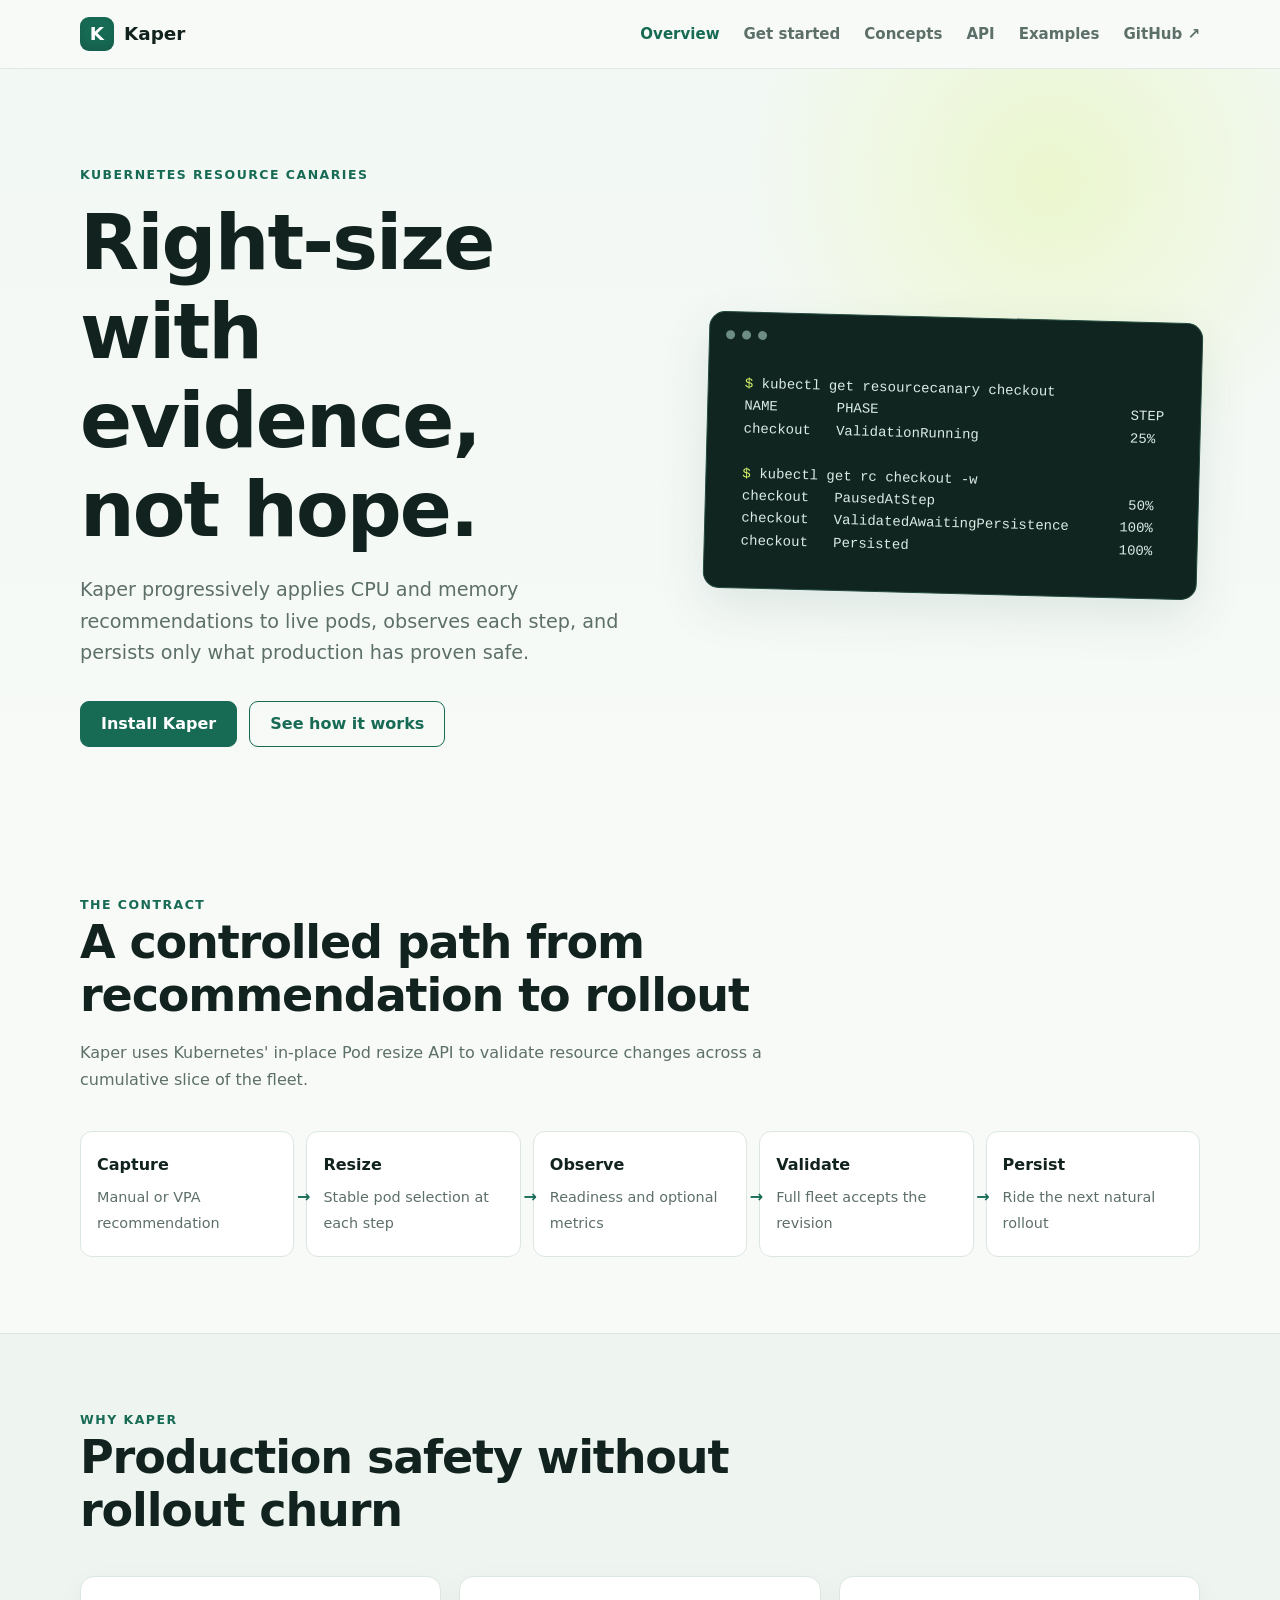
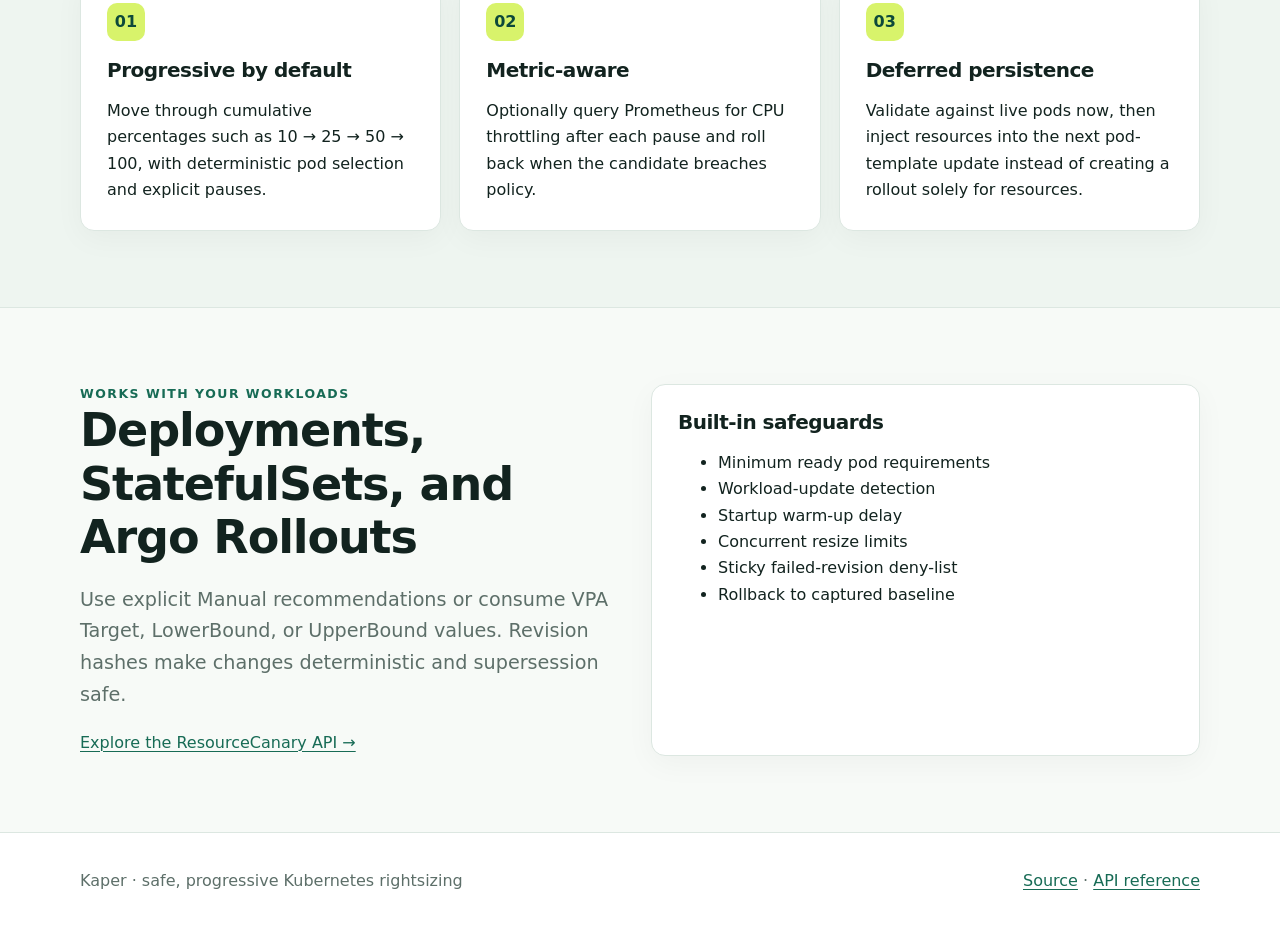
==== index.html @ e4401f9c "Publish Kaper documentation website" ====
<!doctype html>
<html lang="en">
<head>
  <meta charset="utf-8"><meta name="viewport" content="width=device-width, initial-scale=1">
  <meta name="description" content="Kaper safely validates Kubernetes resource recommendations in production and persists them without an unnecessary rollout.">
  <title>Kaper — progressive Kubernetes rightsizing</title>
  <link rel="stylesheet" href="assets/styles.css">
</head>
<body>
  <header class="topbar"><nav class="nav wrap" aria-label="Main navigation">
    <a class="brand" href="index.html"><span class="mark">K</span>Kaper</a>
    <button class="menu" aria-label="Open navigation" aria-expanded="false">☰</button>
    <div class="navlinks"><a aria-current="page" href="index.html">Overview</a><a href="getting-started.html">Get started</a><a href="concepts.html">Concepts</a><a href="api.html">API</a><a href="examples.html">Examples</a><a href="https://github.com/kaper-io/kaper">GitHub ↗</a></div>
  </nav></header>

  <main>
    <section class="hero"><div class="wrap hero-grid">
      <div><div class="eyebrow">Kubernetes resource canaries</div><h1>Right-size with evidence, not hope.</h1><p class="lead">Kaper progressively applies CPU and memory recommendations to live pods, observes each step, and persists only what production has proven safe.</p><div class="actions"><a class="button" href="getting-started.html">Install Kaper</a><a class="button secondary" href="concepts.html">See how it works</a></div></div>
      <div class="terminal" aria-label="Kaper status example"><div class="terminal-bar"><i></i><i></i><i></i></div><pre><span class="prompt">$</span> kubectl get resourcecanary checkout
NAME       PHASE                              STEP
checkout   ValidationRunning                  25%

<span class="prompt">$</span> kubectl get rc checkout -w
checkout   PausedAtStep                       50%
checkout   ValidatedAwaitingPersistence      100%
checkout   Persisted                         100%</pre></div>
    </div></section>

    <section class="section"><div class="wrap"><div class="section-head"><div class="eyebrow">The contract</div><h2>A controlled path from recommendation to rollout</h2><p>Kaper uses Kubernetes' in-place Pod resize API to validate resource changes across a cumulative slice of the fleet.</p></div>
      <div class="flow"><div class="flow-step"><strong>Capture</strong><span>Manual or VPA recommendation</span></div><div class="flow-step"><strong>Resize</strong><span>Stable pod selection at each step</span></div><div class="flow-step"><strong>Observe</strong><span>Readiness and optional metrics</span></div><div class="flow-step"><strong>Validate</strong><span>Full fleet accepts the revision</span></div><div class="flow-step"><strong>Persist</strong><span>Ride the next natural rollout</span></div></div>
    </div></section>

    <section class="section alt"><div class="wrap"><div class="section-head"><div class="eyebrow">Why Kaper</div><h2>Production safety without rollout churn</h2></div><div class="grid-3">
      <article class="card"><div class="number">01</div><h3>Progressive by default</h3><p>Move through cumulative percentages such as 10 → 25 → 50 → 100, with deterministic pod selection and explicit pauses.</p></article>
      <article class="card"><div class="number">02</div><h3>Metric-aware</h3><p>Optionally query Prometheus for CPU throttling after each pause and roll back when the candidate breaches policy.</p></article>
      <article class="card"><div class="number">03</div><h3>Deferred persistence</h3><p>Validate against live pods now, then inject resources into the next pod-template update instead of creating a rollout solely for resources.</p></article>
    </div></div></section>

    <section class="section"><div class="wrap grid-2"><div><div class="eyebrow">Works with your workloads</div><h2>Deployments, StatefulSets, and Argo Rollouts</h2><p class="lead">Use explicit Manual recommendations or consume VPA Target, LowerBound, or UpperBound values. Revision hashes make changes deterministic and supersession safe.</p><a href="api.html">Explore the ResourceCanary API →</a></div><div class="card"><h3>Built-in safeguards</h3><ul><li>Minimum ready pod requirements</li><li>Workload-update detection</li><li>Startup warm-up delay</li><li>Concurrent resize limits</li><li>Sticky failed-revision deny-list</li><li>Rollback to captured baseline</li></ul></div></div></section>
  </main>
  <footer><div class="wrap footer-row"><span>Kaper · safe, progressive Kubernetes rightsizing</span><span><a href="https://github.com/kaper-io/kaper">Source</a> · <a href="api.html">API reference</a></span></div></footer>
  <script src="assets/site.js"></script>
</body></html>
---- assets/styles.css ----
:root {
  --ink: #12231f;
  --muted: #5d6f69;
  --paper: #f7faf7;
  --surface: #ffffff;
  --line: #dce7e1;
  --brand: #176b55;
  --brand-dark: #0d493a;
  --accent: #d8f36b;
  --code: #10251f;
  --shadow: 0 18px 50px rgba(13, 73, 58, 0.1);
}

* { box-sizing: border-box; }
html { scroll-behavior: smooth; }
body {
  margin: 0;
  color: var(--ink);
  background: var(--paper);
  font: 16px/1.65 Inter, ui-sans-serif, system-ui, -apple-system, BlinkMacSystemFont, "Segoe UI", sans-serif;
}
a { color: var(--brand); text-decoration-thickness: 1px; text-underline-offset: 3px; }
a:hover { color: var(--brand-dark); }
.wrap { width: min(1120px, calc(100% - 40px)); margin-inline: auto; }

.topbar {
  position: sticky; top: 0; z-index: 20;
  border-bottom: 1px solid rgba(220, 231, 225, .85);
  background: rgba(247, 250, 247, .9);
  backdrop-filter: blur(14px);
}
.nav { min-height: 68px; display: flex; align-items: center; gap: 28px; }
.brand { display: inline-flex; align-items: center; gap: 10px; color: var(--ink); font-weight: 800; text-decoration: none; font-size: 1.15rem; }
.mark { width: 34px; height: 34px; display: grid; place-items: center; border-radius: 9px; color: #fff; background: var(--brand); box-shadow: inset 0 -5px 10px rgba(0,0,0,.12); }
.navlinks { display: flex; align-items: center; gap: 24px; margin-left: auto; }
.navlinks a { color: var(--muted); font-weight: 650; text-decoration: none; font-size: .94rem; }
.navlinks a:hover, .navlinks a[aria-current="page"] { color: var(--brand); }
.menu { display: none; border: 0; background: transparent; font-size: 1.4rem; color: var(--ink); }

.hero { padding: 96px 0 72px; overflow: hidden; background: radial-gradient(circle at 82% 15%, rgba(216,243,107,.28), transparent 25%), linear-gradient(180deg, #f2f8f4 0%, var(--paper) 100%); }
.hero-grid { display: grid; grid-template-columns: 1.15fr .85fr; align-items: center; gap: 72px; }
.eyebrow { color: var(--brand); font-weight: 800; text-transform: uppercase; letter-spacing: .12em; font-size: .78rem; }
h1, h2, h3 { line-height: 1.16; letter-spacing: -.025em; }
h1 { margin: 12px 0 20px; font-size: clamp(2.75rem, 6vw, 5.4rem); max-width: 850px; }
h2 { margin: 0 0 18px; font-size: clamp(2rem, 3.6vw, 3rem); }
h3 { margin: 0 0 10px; font-size: 1.25rem; }
.lead { color: var(--muted); font-size: 1.2rem; max-width: 700px; }
.actions { display: flex; flex-wrap: wrap; gap: 12px; margin-top: 32px; }
.button { display: inline-flex; align-items: center; justify-content: center; min-height: 46px; padding: 0 20px; border: 1px solid var(--brand); border-radius: 9px; background: var(--brand); color: white; font-weight: 750; text-decoration: none; }
.button:hover { background: var(--brand-dark); color: white; }
.button.secondary { color: var(--brand); background: transparent; }
.button.secondary:hover { color: white; background: var(--brand); }

.terminal { padding: 16px; transform: rotate(1.5deg); border: 1px solid #244a3f; border-radius: 16px; color: #daf4ea; background: var(--code); box-shadow: var(--shadow); }
.terminal-bar { display: flex; gap: 7px; padding: 2px 0 13px; }
.terminal-bar i { width: 9px; height: 9px; border-radius: 50%; background: #6d8c83; }
.terminal pre { margin: 0; overflow: auto; color: #dcebe6; }
.prompt { color: var(--accent); }

.section { padding: 76px 0; }
.section.alt { background: #eef5f0; border-block: 1px solid var(--line); }
.section-head { max-width: 720px; margin-bottom: 38px; }
.section-head p, .muted { color: var(--muted); }
.grid-3 { display: grid; grid-template-columns: repeat(3, 1fr); gap: 18px; }
.grid-2 { display: grid; grid-template-columns: repeat(2, 1fr); gap: 22px; }
.card { padding: 26px; border: 1px solid var(--line); border-radius: 14px; background: var(--surface); box-shadow: 0 8px 30px rgba(18,35,31,.04); }
.card p:last-child { margin-bottom: 0; }
.number { display: grid; width: 38px; height: 38px; place-items: center; margin-bottom: 18px; border-radius: 10px; color: var(--brand-dark); background: var(--accent); font-weight: 900; }

.flow { display: grid; grid-template-columns: repeat(5, 1fr); gap: 12px; align-items: stretch; }
.flow-step { position: relative; padding: 20px 16px; border: 1px solid var(--line); border-radius: 12px; background: white; }
.flow-step:not(:last-child)::after { content: "→"; position: absolute; right: -17px; top: 42%; z-index: 2; color: var(--brand); font-weight: 900; }
.flow-step strong { display: block; margin-bottom: 5px; }
.flow-step span { color: var(--muted); font-size: .9rem; }

.page-head { padding: 72px 0 54px; background: linear-gradient(135deg, #eef7f1, #f8faef); border-bottom: 1px solid var(--line); }
.page-head h1 { font-size: clamp(2.4rem, 5vw, 4.4rem); margin-bottom: 10px; }
.docs-layout { display: grid; grid-template-columns: 230px minmax(0, 1fr); gap: 62px; padding-block: 58px 90px; }
.toc { position: sticky; top: 94px; align-self: start; }
.toc strong { display: block; margin-bottom: 10px; }
.toc a { display: block; padding: 6px 0; color: var(--muted); text-decoration: none; font-size: .92rem; }
.toc a:hover { color: var(--brand); }
.prose { min-width: 0; }
.prose h2 { padding-top: 20px; margin-top: 42px; border-top: 1px solid var(--line); }
.prose h2:first-child { margin-top: 0; }
.prose h3 { margin-top: 30px; }
.prose p, .prose li { color: #334a43; }
pre { padding: 20px; overflow-x: auto; border-radius: 12px; color: #dcebe6; background: var(--code); font: 14px/1.6 ui-monospace, SFMono-Regular, Menlo, Consolas, monospace; }
code { padding: .12em .36em; border-radius: 4px; color: var(--brand-dark); background: #e6efe9; font: .88em ui-monospace, SFMono-Regular, Menlo, Consolas, monospace; }
pre code { padding: 0; color: inherit; background: transparent; font-size: inherit; }
table { width: 100%; border-collapse: collapse; margin: 22px 0; font-size: .94rem; }
th, td { padding: 12px 14px; text-align: left; vertical-align: top; border-bottom: 1px solid var(--line); }
th { color: var(--brand-dark); background: #edf5f0; }
.callout { padding: 18px 20px; margin: 24px 0; border-left: 4px solid var(--brand); border-radius: 0 10px 10px 0; background: #eaf4ed; }
.callout.warning { border-color: #be7a17; background: #fff5df; }
.status { display: inline-block; padding: 3px 9px; border-radius: 999px; color: var(--brand-dark); background: #ddefe4; font-size: .78rem; font-weight: 800; }

footer { padding: 35px 0; color: var(--muted); border-top: 1px solid var(--line); background: white; }
.footer-row { display: flex; justify-content: space-between; gap: 24px; }

@media (max-width: 820px) {
  .menu { display: block; margin-left: auto; }
  .navlinks { display: none; position: absolute; inset: 68px 0 auto; padding: 18px 20px; flex-direction: column; align-items: flex-start; background: var(--paper); border-bottom: 1px solid var(--line); }
  .navlinks.open { display: flex; }
  .hero { padding-top: 65px; }
  .hero-grid, .docs-layout { grid-template-columns: 1fr; gap: 30px; }
  .terminal { transform: none; }
  .grid-3, .grid-2 { grid-template-columns: 1fr; }
  .flow { grid-template-columns: 1fr; }
  .flow-step:not(:last-child)::after { content: "↓"; right: 50%; top: auto; bottom: -21px; }
  .toc { position: static; padding-bottom: 25px; border-bottom: 1px solid var(--line); }
  .footer-row { flex-direction: column; }
}
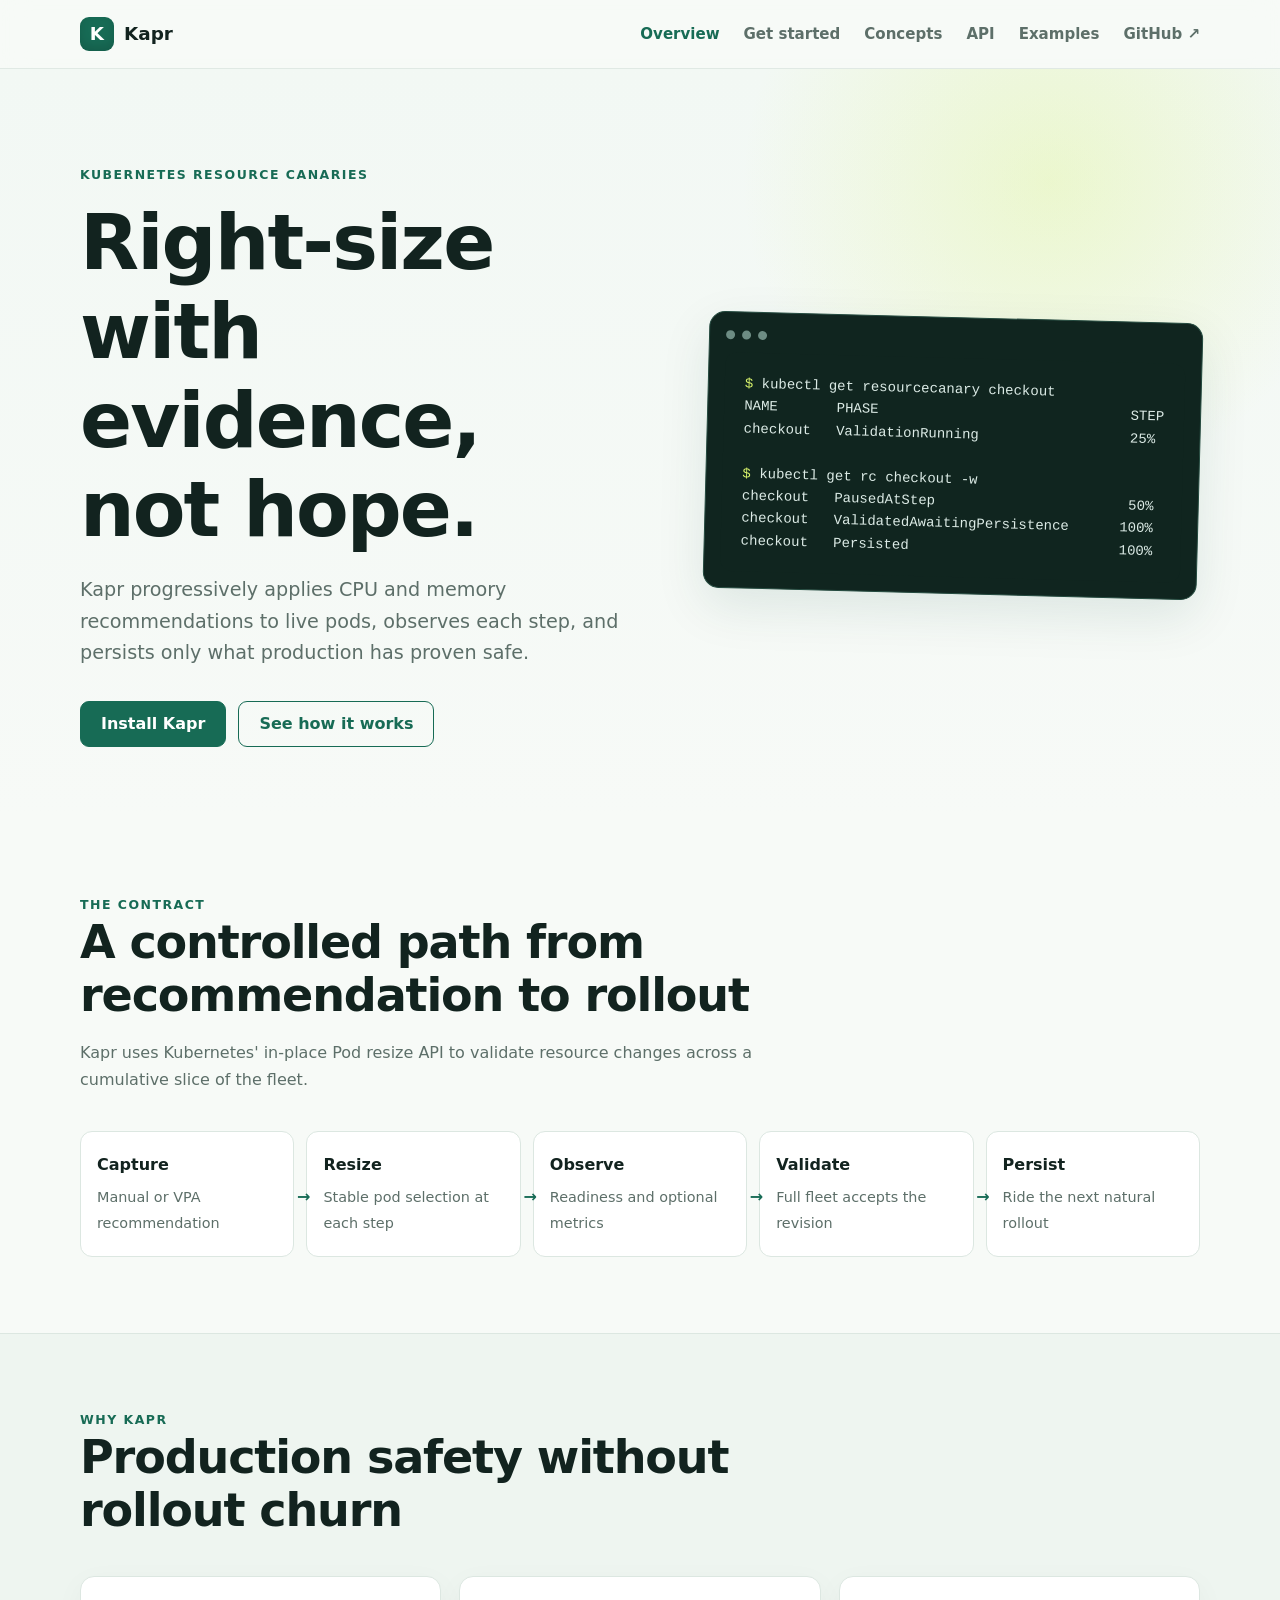
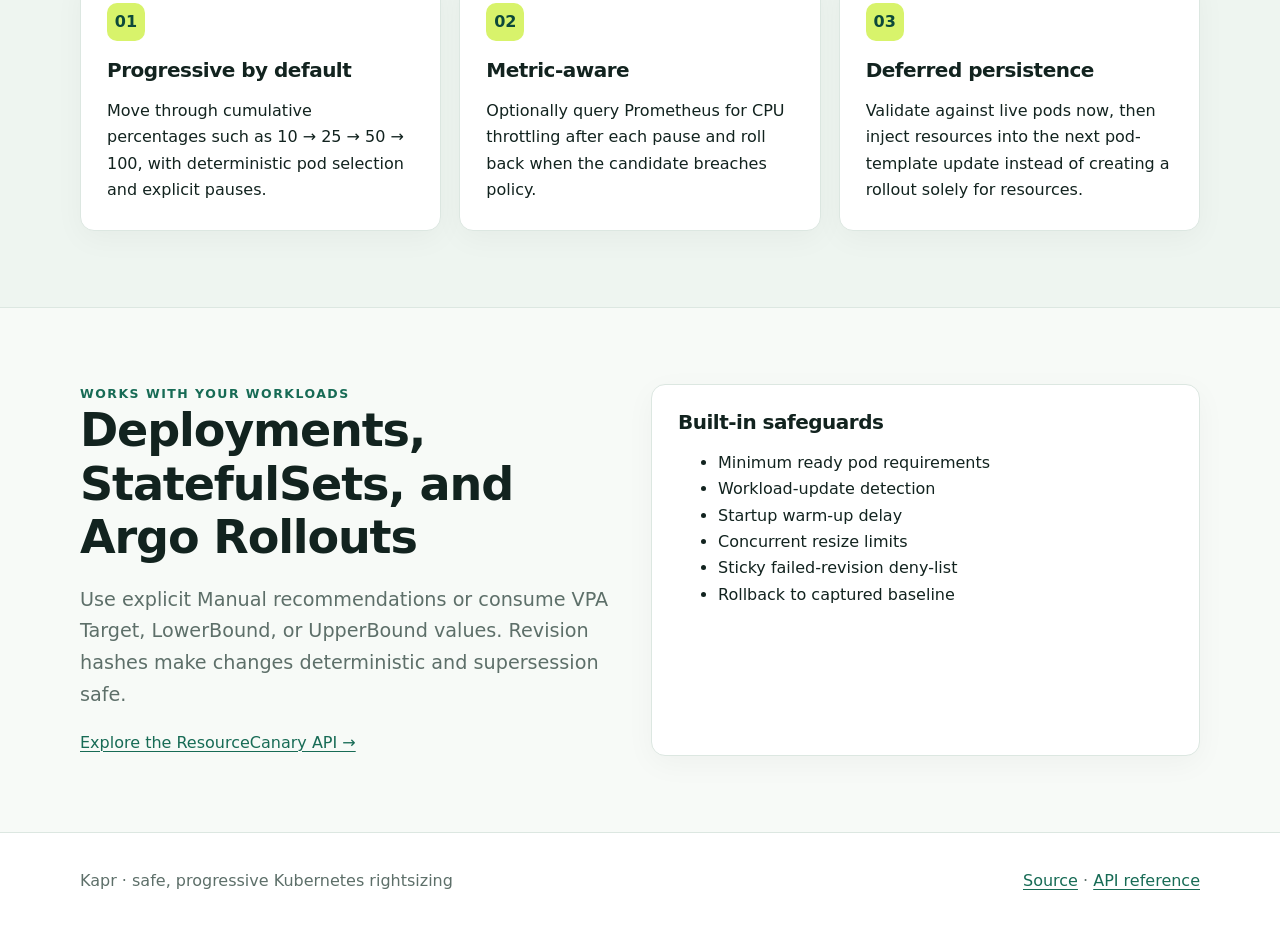
==== commit a469f5a5: "Rename Kaper documentation to Kapr" ====
--- a/index.html
+++ b/index.html
@@ -2,21 +2,21 @@
 <html lang="en">
 <head>
   <meta charset="utf-8"><meta name="viewport" content="width=device-width, initial-scale=1">
-  <meta name="description" content="Kaper safely validates Kubernetes resource recommendations in production and persists them without an unnecessary rollout.">
-  <title>Kaper — progressive Kubernetes rightsizing</title>
+  <meta name="description" content="Kapr safely validates Kubernetes resource recommendations in production and persists them without an unnecessary rollout.">
+  <title>Kapr — progressive Kubernetes rightsizing</title>
   <link rel="stylesheet" href="assets/styles.css">
 </head>
 <body>
   <header class="topbar"><nav class="nav wrap" aria-label="Main navigation">
-    <a class="brand" href="index.html"><span class="mark">K</span>Kaper</a>
+    <a class="brand" href="index.html"><span class="mark">K</span>Kapr</a>
     <button class="menu" aria-label="Open navigation" aria-expanded="false">☰</button>
-    <div class="navlinks"><a aria-current="page" href="index.html">Overview</a><a href="getting-started.html">Get started</a><a href="concepts.html">Concepts</a><a href="api.html">API</a><a href="examples.html">Examples</a><a href="https://github.com/kaper-io/kaper">GitHub ↗</a></div>
+    <div class="navlinks"><a aria-current="page" href="index.html">Overview</a><a href="getting-started.html">Get started</a><a href="concepts.html">Concepts</a><a href="api.html">API</a><a href="examples.html">Examples</a><a href="https://github.com/kapr-io/kapr">GitHub ↗</a></div>
   </nav></header>
 
   <main>
     <section class="hero"><div class="wrap hero-grid">
-      <div><div class="eyebrow">Kubernetes resource canaries</div><h1>Right-size with evidence, not hope.</h1><p class="lead">Kaper progressively applies CPU and memory recommendations to live pods, observes each step, and persists only what production has proven safe.</p><div class="actions"><a class="button" href="getting-started.html">Install Kaper</a><a class="button secondary" href="concepts.html">See how it works</a></div></div>
-      <div class="terminal" aria-label="Kaper status example"><div class="terminal-bar"><i></i><i></i><i></i></div><pre><span class="prompt">$</span> kubectl get resourcecanary checkout
+      <div><div class="eyebrow">Kubernetes resource canaries</div><h1>Right-size with evidence, not hope.</h1><p class="lead">Kapr progressively applies CPU and memory recommendations to live pods, observes each step, and persists only what production has proven safe.</p><div class="actions"><a class="button" href="getting-started.html">Install Kapr</a><a class="button secondary" href="concepts.html">See how it works</a></div></div>
+      <div class="terminal" aria-label="Kapr status example"><div class="terminal-bar"><i></i><i></i><i></i></div><pre><span class="prompt">$</span> kubectl get resourcecanary checkout
 NAME       PHASE                              STEP
 checkout   ValidationRunning                  25%
 
@@ -26,11 +26,11 @@
 checkout   Persisted                         100%</pre></div>
     </div></section>
 
-    <section class="section"><div class="wrap"><div class="section-head"><div class="eyebrow">The contract</div><h2>A controlled path from recommendation to rollout</h2><p>Kaper uses Kubernetes' in-place Pod resize API to validate resource changes across a cumulative slice of the fleet.</p></div>
+    <section class="section"><div class="wrap"><div class="section-head"><div class="eyebrow">The contract</div><h2>A controlled path from recommendation to rollout</h2><p>Kapr uses Kubernetes' in-place Pod resize API to validate resource changes across a cumulative slice of the fleet.</p></div>
       <div class="flow"><div class="flow-step"><strong>Capture</strong><span>Manual or VPA recommendation</span></div><div class="flow-step"><strong>Resize</strong><span>Stable pod selection at each step</span></div><div class="flow-step"><strong>Observe</strong><span>Readiness and optional metrics</span></div><div class="flow-step"><strong>Validate</strong><span>Full fleet accepts the revision</span></div><div class="flow-step"><strong>Persist</strong><span>Ride the next natural rollout</span></div></div>
     </div></section>
 
-    <section class="section alt"><div class="wrap"><div class="section-head"><div class="eyebrow">Why Kaper</div><h2>Production safety without rollout churn</h2></div><div class="grid-3">
+    <section class="section alt"><div class="wrap"><div class="section-head"><div class="eyebrow">Why Kapr</div><h2>Production safety without rollout churn</h2></div><div class="grid-3">
       <article class="card"><div class="number">01</div><h3>Progressive by default</h3><p>Move through cumulative percentages such as 10 → 25 → 50 → 100, with deterministic pod selection and explicit pauses.</p></article>
       <article class="card"><div class="number">02</div><h3>Metric-aware</h3><p>Optionally query Prometheus for CPU throttling after each pause and roll back when the candidate breaches policy.</p></article>
       <article class="card"><div class="number">03</div><h3>Deferred persistence</h3><p>Validate against live pods now, then inject resources into the next pod-template update instead of creating a rollout solely for resources.</p></article>
@@ -38,6 +38,6 @@
 
     <section class="section"><div class="wrap grid-2"><div><div class="eyebrow">Works with your workloads</div><h2>Deployments, StatefulSets, and Argo Rollouts</h2><p class="lead">Use explicit Manual recommendations or consume VPA Target, LowerBound, or UpperBound values. Revision hashes make changes deterministic and supersession safe.</p><a href="api.html">Explore the ResourceCanary API →</a></div><div class="card"><h3>Built-in safeguards</h3><ul><li>Minimum ready pod requirements</li><li>Workload-update detection</li><li>Startup warm-up delay</li><li>Concurrent resize limits</li><li>Sticky failed-revision deny-list</li><li>Rollback to captured baseline</li></ul></div></div></section>
   </main>
-  <footer><div class="wrap footer-row"><span>Kaper · safe, progressive Kubernetes rightsizing</span><span><a href="https://github.com/kaper-io/kaper">Source</a> · <a href="api.html">API reference</a></span></div></footer>
+  <footer><div class="wrap footer-row"><span>Kapr · safe, progressive Kubernetes rightsizing</span><span><a href="https://github.com/kapr-io/kapr">Source</a> · <a href="api.html">API reference</a></span></div></footer>
   <script src="assets/site.js"></script>
 </body></html>
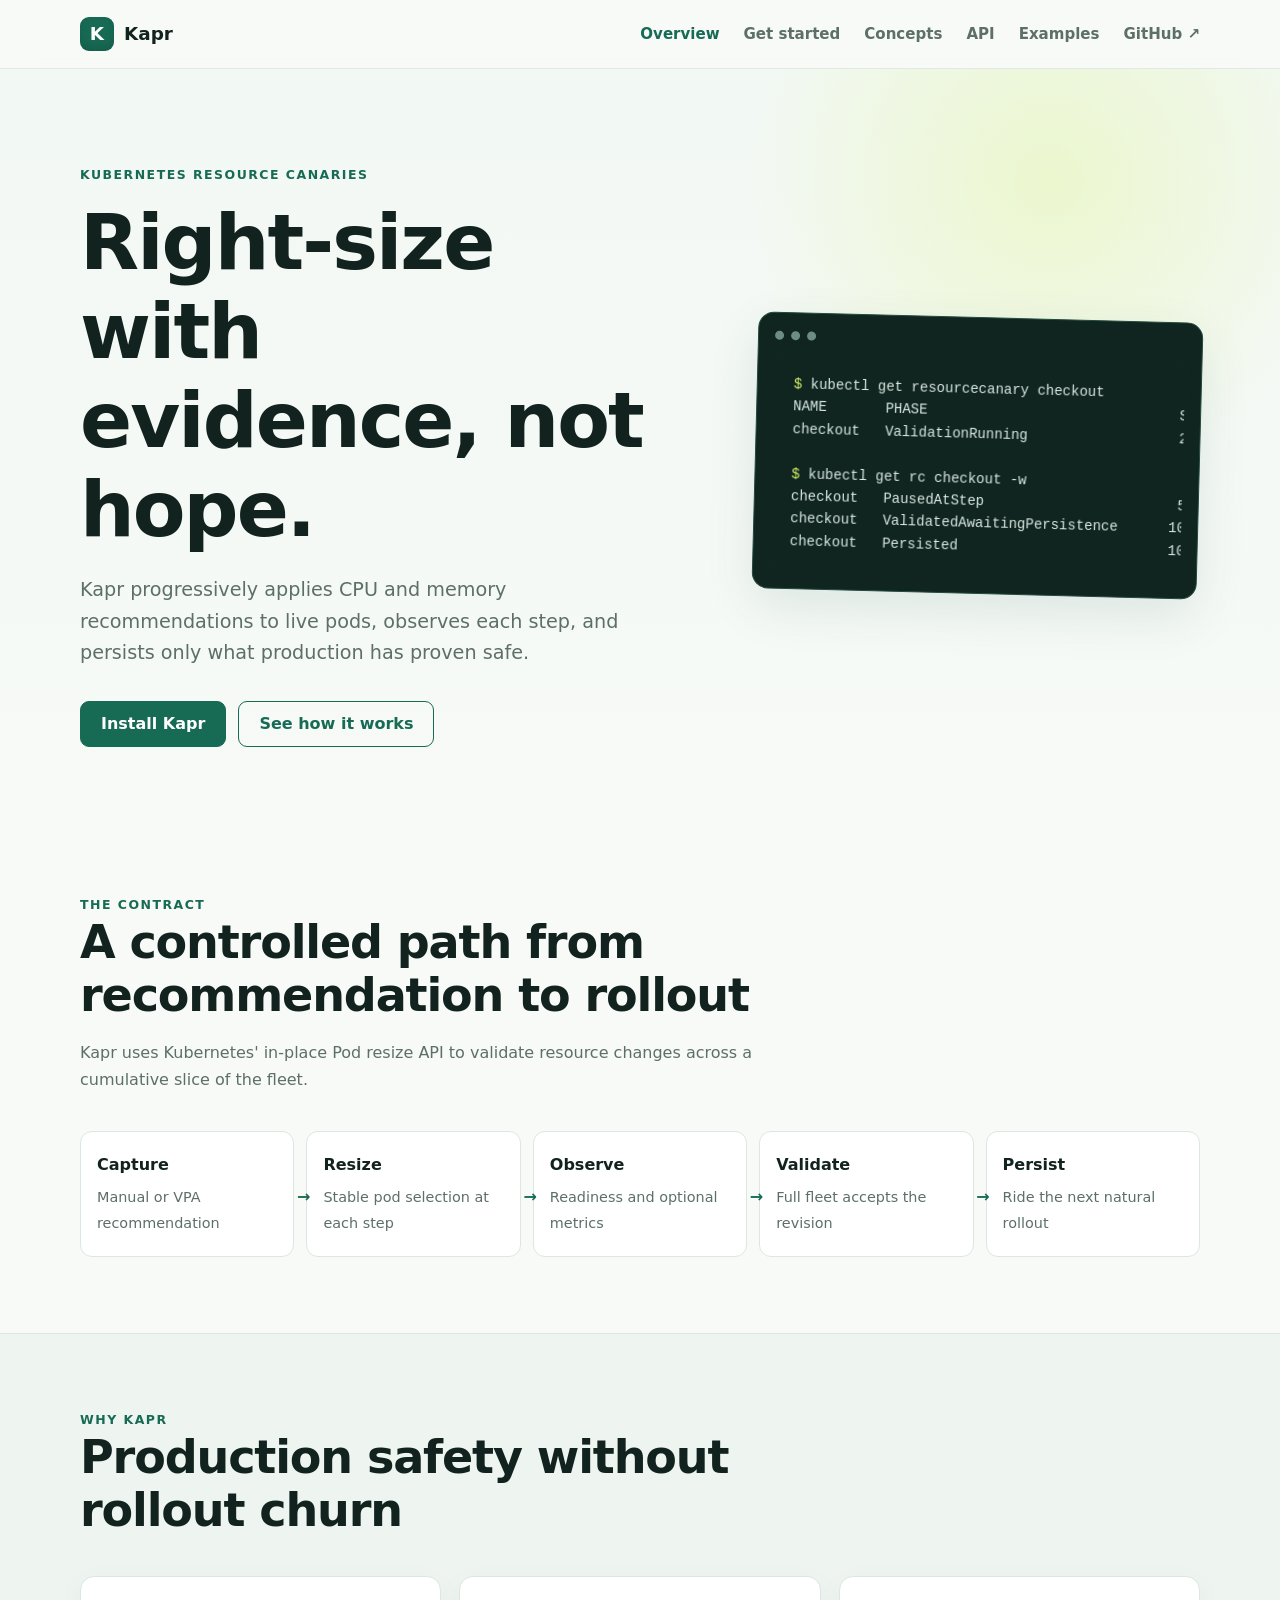
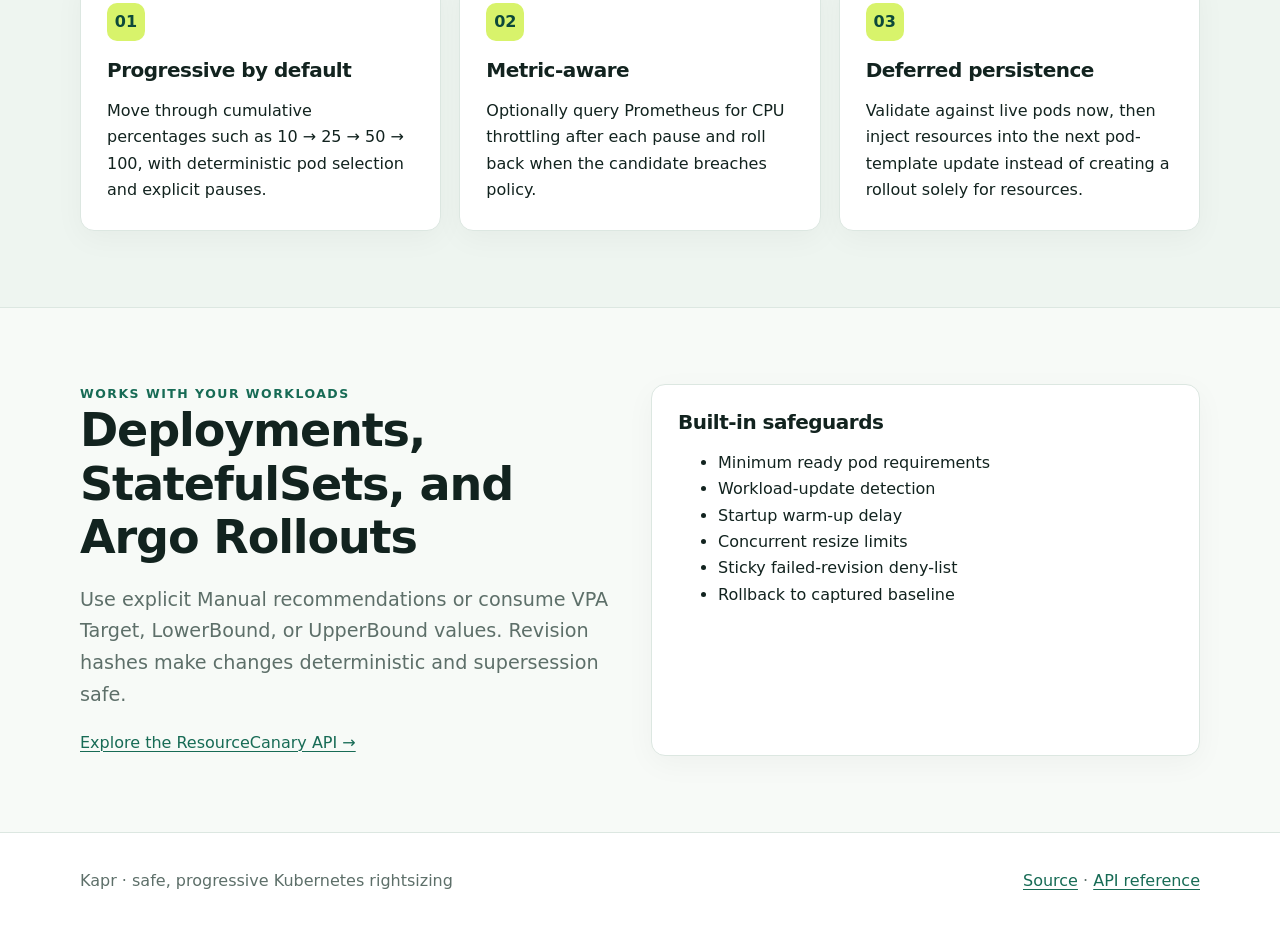
==== commit fb1590d0: "Refine mobile hero headline wrapping" ====
--- a/index.html
+++ b/index.html
@@ -8,14 +8,14 @@
 </head>
 <body>
   <header class="topbar"><nav class="nav wrap" aria-label="Main navigation">
-    <a class="brand" href="index.html"><span class="mark">K</span>Kapr</a>
-    <button class="menu" aria-label="Open navigation" aria-expanded="false">☰</button>
-    <div class="navlinks"><a aria-current="page" href="index.html">Overview</a><a href="getting-started.html">Get started</a><a href="concepts.html">Concepts</a><a href="api.html">API</a><a href="examples.html">Examples</a><a href="https://github.com/kapr-io/kapr">GitHub ↗</a></div>
+    <a class="brand" href="/"><span class="mark">K</span>Kapr</a>
+    <button class="menu" type="button" aria-label="Open navigation" aria-expanded="false" aria-controls="site-navigation">☰</button>
+    <div class="navlinks" id="site-navigation"><a aria-current="page" href="/">Overview</a><a href="/getting-started">Get started</a><a href="/concepts">Concepts</a><a href="/api">API</a><a href="/examples">Examples</a><a href="https://github.com/kapr-io/kapr">GitHub ↗</a></div>
   </nav></header>
 
   <main>
     <section class="hero"><div class="wrap hero-grid">
-      <div><div class="eyebrow">Kubernetes resource canaries</div><h1>Right-size with evidence, not hope.</h1><p class="lead">Kapr progressively applies CPU and memory recommendations to live pods, observes each step, and persists only what production has proven safe.</p><div class="actions"><a class="button" href="getting-started.html">Install Kapr</a><a class="button secondary" href="concepts.html">See how it works</a></div></div>
+      <div><div class="eyebrow">Kubernetes resource canaries</div><h1><span class="hero-title-line">Right-size with</span> <span class="hero-title-line">evidence, not hope.</span></h1><p class="lead">Kapr progressively applies CPU and memory recommendations to live pods, observes each step, and persists only what production has proven safe.</p><div class="actions"><a class="button" href="/getting-started">Install Kapr</a><a class="button secondary" href="/concepts">See how it works</a></div></div>
       <div class="terminal" aria-label="Kapr status example"><div class="terminal-bar"><i></i><i></i><i></i></div><pre><span class="prompt">$</span> kubectl get resourcecanary checkout
 NAME       PHASE                              STEP
 checkout   ValidationRunning                  25%
@@ -36,8 +36,8 @@
       <article class="card"><div class="number">03</div><h3>Deferred persistence</h3><p>Validate against live pods now, then inject resources into the next pod-template update instead of creating a rollout solely for resources.</p></article>
     </div></div></section>
 
-    <section class="section"><div class="wrap grid-2"><div><div class="eyebrow">Works with your workloads</div><h2>Deployments, StatefulSets, and Argo Rollouts</h2><p class="lead">Use explicit Manual recommendations or consume VPA Target, LowerBound, or UpperBound values. Revision hashes make changes deterministic and supersession safe.</p><a href="api.html">Explore the ResourceCanary API →</a></div><div class="card"><h3>Built-in safeguards</h3><ul><li>Minimum ready pod requirements</li><li>Workload-update detection</li><li>Startup warm-up delay</li><li>Concurrent resize limits</li><li>Sticky failed-revision deny-list</li><li>Rollback to captured baseline</li></ul></div></div></section>
+    <section class="section"><div class="wrap grid-2"><div><div class="eyebrow">Works with your workloads</div><h2>Deployments, StatefulSets, and Argo Rollouts</h2><p class="lead">Use explicit Manual recommendations or consume VPA Target, LowerBound, or UpperBound values. Revision hashes make changes deterministic and supersession safe.</p><a href="/api">Explore the ResourceCanary API →</a></div><div class="card"><h3>Built-in safeguards</h3><ul><li>Minimum ready pod requirements</li><li>Workload-update detection</li><li>Startup warm-up delay</li><li>Concurrent resize limits</li><li>Sticky failed-revision deny-list</li><li>Rollback to captured baseline</li></ul></div></div></section>
   </main>
-  <footer><div class="wrap footer-row"><span>Kapr · safe, progressive Kubernetes rightsizing</span><span><a href="https://github.com/kapr-io/kapr">Source</a> · <a href="api.html">API reference</a></span></div></footer>
+  <footer><div class="wrap footer-row"><span>Kapr · safe, progressive Kubernetes rightsizing</span><span><a href="https://github.com/kapr-io/kapr">Source</a> · <a href="/api">API reference</a></span></div></footer>
   <script src="assets/site.js"></script>
 </body></html>
--- a/assets/styles.css
+++ b/assets/styles.css
@@ -19,8 +19,11 @@
   background: var(--paper);
   font: 16px/1.65 Inter, ui-sans-serif, system-ui, -apple-system, BlinkMacSystemFont, "Segoe UI", sans-serif;
 }
+img, svg, video { display: block; max-width: 100%; height: auto; }
+button, input, select, textarea { font: inherit; }
 a { color: var(--brand); text-decoration-thickness: 1px; text-underline-offset: 3px; }
 a:hover { color: var(--brand-dark); }
+a:focus-visible, button:focus-visible { outline: 3px solid var(--accent); outline-offset: 3px; }
 .wrap { width: min(1120px, calc(100% - 40px)); margin-inline: auto; }
 
 .topbar {
@@ -35,10 +38,12 @@
 .navlinks { display: flex; align-items: center; gap: 24px; margin-left: auto; }
 .navlinks a { color: var(--muted); font-weight: 650; text-decoration: none; font-size: .94rem; }
 .navlinks a:hover, .navlinks a[aria-current="page"] { color: var(--brand); }
-.menu { display: none; border: 0; background: transparent; font-size: 1.4rem; color: var(--ink); }
+.menu { display: none; width: 44px; height: 44px; place-items: center; padding: 0; border: 0; border-radius: 8px; background: transparent; font-size: 1.4rem; color: var(--ink); cursor: pointer; }
+.menu:hover { background: #e7f0ea; }
 
 .hero { padding: 96px 0 72px; overflow: hidden; background: radial-gradient(circle at 82% 15%, rgba(216,243,107,.28), transparent 25%), linear-gradient(180deg, #f2f8f4 0%, var(--paper) 100%); }
 .hero-grid { display: grid; grid-template-columns: 1.15fr .85fr; align-items: center; gap: 72px; }
+.hero-grid > * { min-width: 0; }
 .eyebrow { color: var(--brand); font-weight: 800; text-transform: uppercase; letter-spacing: .12em; font-size: .78rem; }
 h1, h2, h3 { line-height: 1.16; letter-spacing: -.025em; }
 h1 { margin: 12px 0 20px; font-size: clamp(2.75rem, 6vw, 5.4rem); max-width: 850px; }
@@ -51,10 +56,10 @@
 .button.secondary { color: var(--brand); background: transparent; }
 .button.secondary:hover { color: white; background: var(--brand); }
 
-.terminal { padding: 16px; transform: rotate(1.5deg); border: 1px solid #244a3f; border-radius: 16px; color: #daf4ea; background: var(--code); box-shadow: var(--shadow); }
+.terminal { width: 100%; max-width: 100%; min-width: 0; padding: 16px; overflow: hidden; transform: rotate(1.5deg); border: 1px solid #244a3f; border-radius: 16px; color: #daf4ea; background: var(--code); box-shadow: var(--shadow); }
 .terminal-bar { display: flex; gap: 7px; padding: 2px 0 13px; }
 .terminal-bar i { width: 9px; height: 9px; border-radius: 50%; background: #6d8c83; }
-.terminal pre { margin: 0; overflow: auto; color: #dcebe6; }
+.terminal pre { max-width: 100%; margin: 0; overflow: auto; color: #dcebe6; }
 .prompt { color: var(--accent); }
 
 .section { padding: 76px 0; }
@@ -80,15 +85,15 @@
 .toc strong { display: block; margin-bottom: 10px; }
 .toc a { display: block; padding: 6px 0; color: var(--muted); text-decoration: none; font-size: .92rem; }
 .toc a:hover { color: var(--brand); }
-.prose { min-width: 0; }
+.prose { min-width: 0; overflow-wrap: break-word; }
 .prose h2 { padding-top: 20px; margin-top: 42px; border-top: 1px solid var(--line); }
 .prose h2:first-child { margin-top: 0; }
 .prose h3 { margin-top: 30px; }
 .prose p, .prose li { color: #334a43; }
-pre { padding: 20px; overflow-x: auto; border-radius: 12px; color: #dcebe6; background: var(--code); font: 14px/1.6 ui-monospace, SFMono-Regular, Menlo, Consolas, monospace; }
+pre { max-width: 100%; padding: 20px; overflow-x: auto; overscroll-behavior-inline: contain; border-radius: 12px; color: #dcebe6; background: var(--code); font: 14px/1.6 ui-monospace, SFMono-Regular, Menlo, Consolas, monospace; -webkit-overflow-scrolling: touch; }
 code { padding: .12em .36em; border-radius: 4px; color: var(--brand-dark); background: #e6efe9; font: .88em ui-monospace, SFMono-Regular, Menlo, Consolas, monospace; }
 pre code { padding: 0; color: inherit; background: transparent; font-size: inherit; }
-table { width: 100%; border-collapse: collapse; margin: 22px 0; font-size: .94rem; }
+table { display: block; width: 100%; max-width: 100%; overflow-x: auto; overscroll-behavior-inline: contain; border-collapse: collapse; margin: 22px 0; font-size: .94rem; -webkit-overflow-scrolling: touch; }
 th, td { padding: 12px 14px; text-align: left; vertical-align: top; border-bottom: 1px solid var(--line); }
 th { color: var(--brand-dark); background: #edf5f0; }
 .callout { padding: 18px 20px; margin: 24px 0; border-left: 4px solid var(--brand); border-radius: 0 10px 10px 0; background: #eaf4ed; }
@@ -98,16 +103,59 @@
 footer { padding: 35px 0; color: var(--muted); border-top: 1px solid var(--line); background: white; }
 .footer-row { display: flex; justify-content: space-between; gap: 24px; }
 
+@media (max-width: 1024px) {
+  .hero-grid { gap: 42px; }
+  .grid-3 { grid-template-columns: repeat(2, minmax(0, 1fr)); }
+  .flow { grid-template-columns: repeat(3, minmax(0, 1fr)); }
+  .flow-step:nth-child(3)::after { display: none; }
+}
+
 @media (max-width: 820px) {
-  .menu { display: block; margin-left: auto; }
-  .navlinks { display: none; position: absolute; inset: 68px 0 auto; padding: 18px 20px; flex-direction: column; align-items: flex-start; background: var(--paper); border-bottom: 1px solid var(--line); }
+  .menu { display: grid; margin-left: auto; }
+  .navlinks { display: none; position: absolute; inset: 68px 0 auto; max-height: calc(100dvh - 68px); padding: 12px 20px 20px; overflow-y: auto; flex-direction: column; align-items: stretch; gap: 2px; background: var(--paper); border-bottom: 1px solid var(--line); box-shadow: 0 16px 28px rgba(18,35,31,.1); }
   .navlinks.open { display: flex; }
+  .navlinks a { min-height: 44px; display: flex; align-items: center; padding: 7px 10px; border-radius: 7px; }
+  .navlinks a:hover, .navlinks a[aria-current="page"] { background: #e7f0ea; }
   .hero { padding-top: 65px; }
   .hero-grid, .docs-layout { grid-template-columns: 1fr; gap: 30px; }
   .terminal { transform: none; }
   .grid-3, .grid-2 { grid-template-columns: 1fr; }
   .flow { grid-template-columns: 1fr; }
+  .flow-step:nth-child(3)::after { display: block; }
   .flow-step:not(:last-child)::after { content: "↓"; right: 50%; top: auto; bottom: -21px; }
   .toc { position: static; padding-bottom: 25px; border-bottom: 1px solid var(--line); }
   .footer-row { flex-direction: column; }
 }
+
+@media (max-width: 560px) {
+  .wrap { width: min(100% - 28px, 1120px); }
+  .nav { min-height: 62px; gap: 14px; }
+  .mark { width: 32px; height: 32px; }
+  .navlinks { inset-block-start: 62px; max-height: calc(100dvh - 62px); padding-inline: 14px; }
+  .hero { padding: 48px 0 52px; }
+  .hero-grid { gap: 34px; }
+  .hero h1 { width: 100%; max-width: 100%; margin-top: 10px; font-size: clamp(1.6rem, 7.25vw, 2rem); line-height: 1.06; }
+  .hero-title-line { display: block; }
+  h2 { font-size: clamp(1.75rem, 9vw, 2.25rem); }
+  .hero .lead { width: 100%; max-width: 100%; font-size: 1rem; }
+  .section { padding: 54px 0; }
+  .section-head { margin-bottom: 28px; }
+  .page-head { padding: 48px 0 38px; }
+  .page-head h1 { font-size: clamp(2.15rem, 12vw, 3rem); }
+  .docs-layout { padding-block: 36px 62px; }
+  .card { padding: 21px; }
+  .terminal { margin-inline: -2px; padding: 13px; border-radius: 12px; }
+  .terminal pre, pre { font-size: 12.5px; }
+  pre { padding: 16px; border-radius: 9px; }
+  th, td { min-width: 130px; padding: 10px 12px; }
+  .callout { padding: 15px 16px; }
+  .hero .actions { display: grid; width: 100%; max-width: 100%; min-width: 0; grid-template-columns: minmax(0, 1fr); }
+  .hero .actions .button { width: auto; max-width: 100%; min-width: 0; min-height: 48px; padding-inline: 12px; white-space: normal; text-align: center; }
+  footer { padding: 28px 0; }
+  .footer-row { gap: 12px; }
+}
+
+@media (prefers-reduced-motion: reduce) {
+  html { scroll-behavior: auto; }
+  *, *::before, *::after { scroll-behavior: auto !important; transition-duration: .01ms !important; animation-duration: .01ms !important; animation-iteration-count: 1 !important; }
+}
